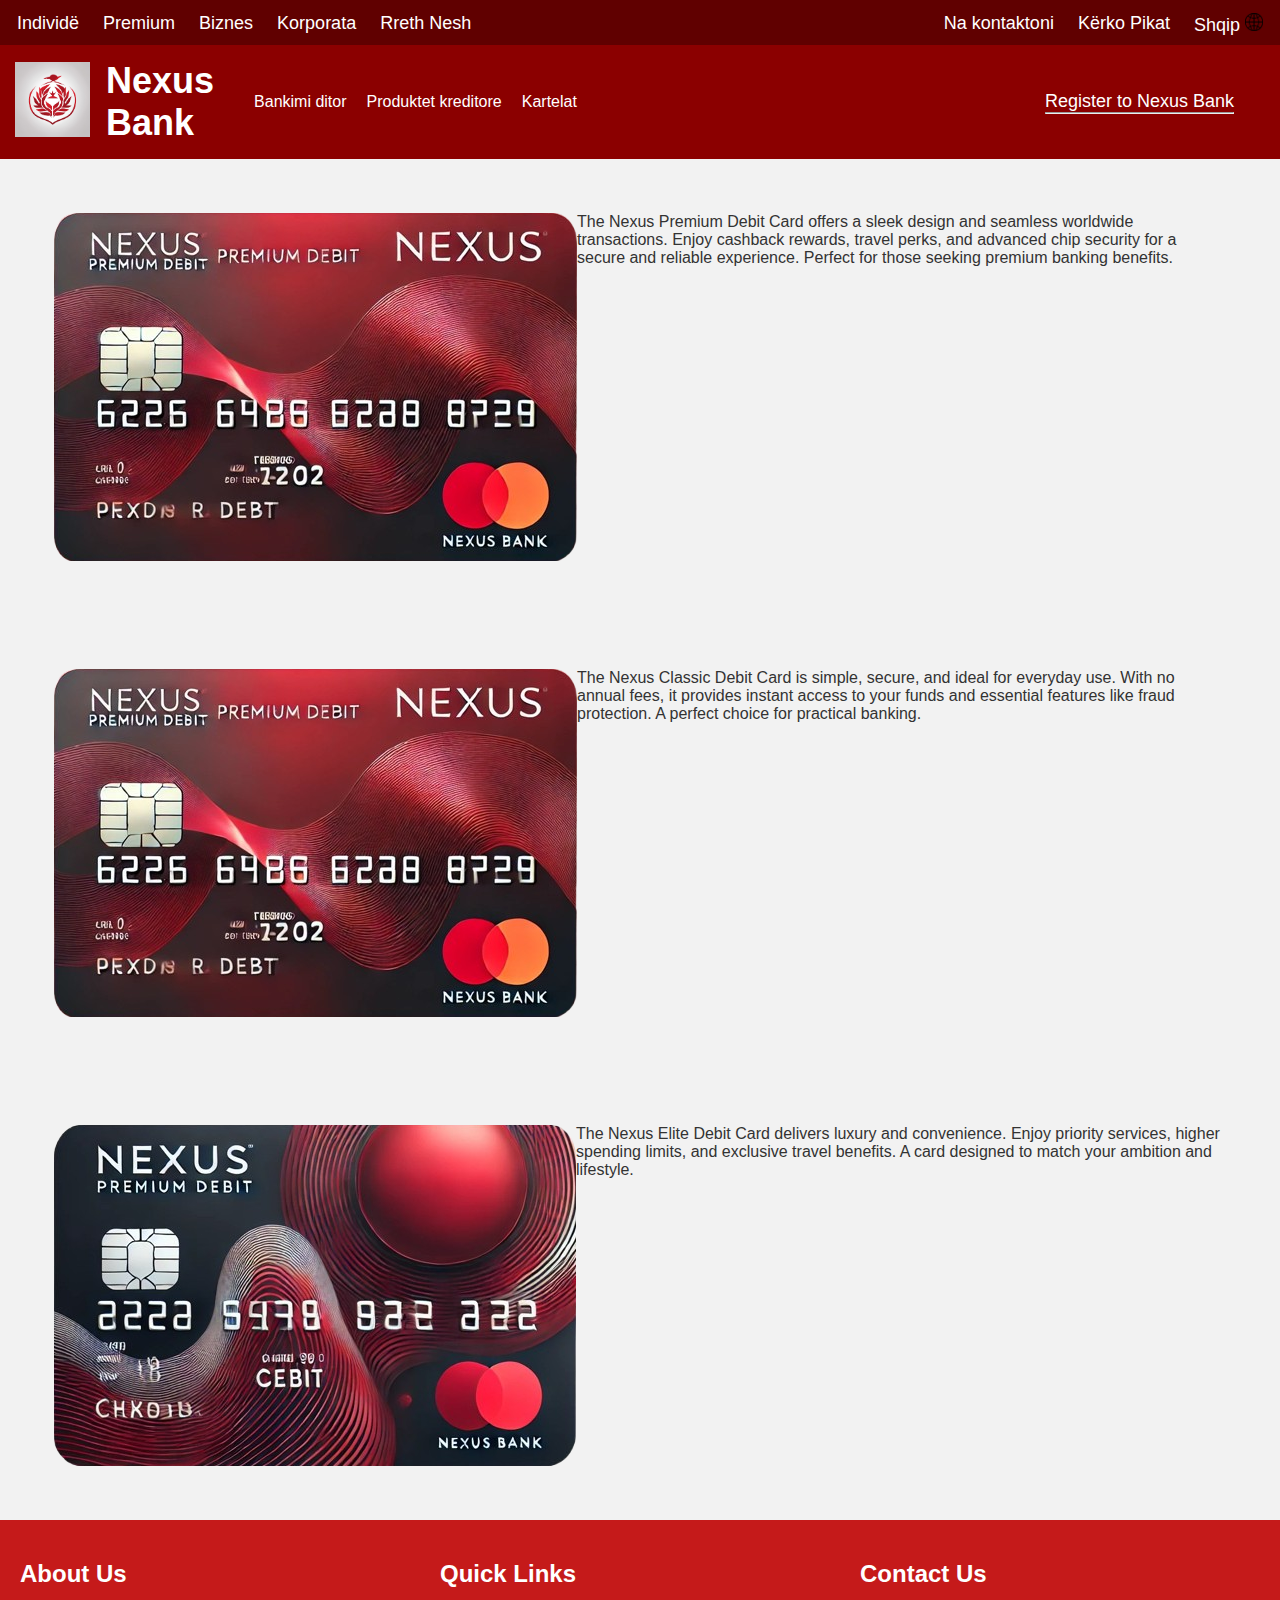
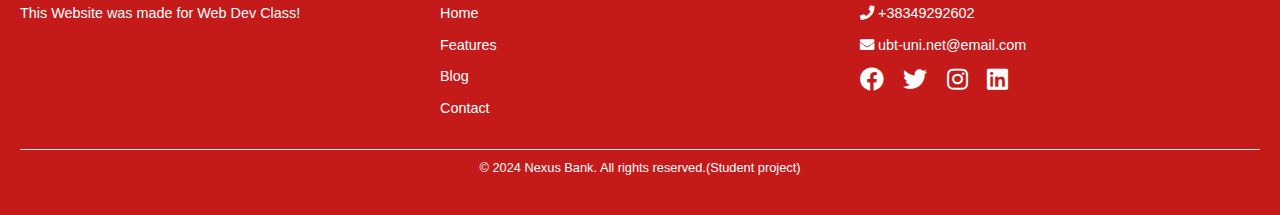
==== cards.html @ 17287bde "card page start" ====
<!DOCTYPE html>
<html lang="en">
<head>
    <meta charset="UTF-8">
    <meta name="viewport" content="width=device-width, initial-scale=1.0">
    <link rel="stylesheet" href="CSS/cards.css">
    <link rel="stylesheet" href="https://cdnjs.cloudflare.com/ajax/libs/font-awesome/5.15.4/css/all.min.css">
    <title>Cards</title>
</head>
<body>
    <div id="nav-bar">
        <ul id="nav-bar-ul1">
            <li><a href="index.html">Individë</a></li>
            <li><a href="">Premium</a></li>
            <li><a href="">Biznes</a></li>
            <li><a href="">Korporata</a></li>
            <li><a href="">Rreth Nesh</a></li>
        </ul>

        <ul id="nav-bar-ul2">
            <a href="kontakt.html"><li>Na kontaktoni</li></a>
            <li><a href="pikat.html">Kërko Pikat</a></li>
            <li>Shqip <img src="images/world.png" alt="" width="18px" ></li>
        </ul>
    </div>

    <!-- ==================== header ================================= -->

    <div id="header">
        <a href="index.html">
            <img id="header-img" src="images/logo.png" alt="Nexus Logo" width="75px">
        </a>
        <ul id="header-ul1">
            <li><h1>Nexus</h1></li>
            <li><h1>Bank</h1></li>
        </ul>
        
        <ul id="header-ul2">
            <li><a href="">Bankimi ditor</a></li>
            <li><a href="">Produktet kreditore</a></li>
            <li><a href="">Kartelat</a></li>
        </ul>

        <div id="register">
            <a href="">Register to Nexus Bank</a>
            <hr>
        </div>
    </div>

    <!-- ==================== cards ================================= -->

    <div class="card-container">
        <img src="images/debit-card-test1.png" alt="Classic debit card">
        <p>
            The Nexus Premium Debit Card offers a sleek design and seamless worldwide transactions. 
            Enjoy cashback rewards, travel perks, 
            and advanced chip security for a secure and reliable experience. 
            Perfect for those seeking premium banking benefits.
        </p>
    </div>
    <div class="card-container">
        <img src="images/debit-card-test1.png" alt="Classic debit card">
        <p>
            The Nexus Classic Debit Card is simple, secure, and ideal for everyday use. 
            With no annual fees, it provides instant access to your funds and essential features like fraud protection. 
            A perfect choice for practical banking.
        </p>
    </div>
    <div class="card-container">
        <img src="images/debit-card-test2.png" alt="">
        <p>
            The Nexus Elite Debit Card delivers luxury and convenience. 
            Enjoy priority services, higher spending limits, and exclusive travel benefits. 
            A card designed to match your ambition and lifestyle.
        </p>
    </div>


    <!-- ==================== footer ================================= -->


    <footer>
        <div class="footer-container">
            
            <div class="footer-section about">
                <h2>About Us</h2>
                <p>This Website was made for Web Dev Class!</p>
            </div>
    
           
            <div class="footer-section links">
                <h2>Quick Links</h2>
                <ul>
                    <li><a href="#">Home</a></li>
                    <li><a href="#">Features</a></li>
                    <li><a href="#">Blog</a></li>
                    <li><a href="#">Contact</a></li>
                </ul>
            </div>
    
            
            <div class="footer-section contact">
                <h2>Contact Us</h2>
                <p><i class="fas fa-phone"></i> +38349292602</p>
                <p><i class="fas fa-envelope"></i> ubt-uni.net@email.com</p>
                <div class="socials">
                    <a href="#"><i class="fab fa-facebook"></i></a>
                    <a href="#"><i class="fab fa-twitter"></i></a>
                    <a href="#"><i class="fab fa-instagram"></i></a>
                    <a href="#"><i class="fab fa-linkedin"></i></a>
                </div>
            </div>
        </div>
    
        
        <div class="footer-bottom">
            <p>&copy; 2024 Nexus Bank. All rights reserved.(Student project)</p>
        </div>
    </footer>
</body>
</html>
---- CSS/cards.css ----
html{
    scroll-behavior: smooth;
}
a{
    text-decoration: none;
}
* {
    margin: 0;
    padding: 0;
    color: white;
}

body {
    font-family: Arial, Helvetica, sans-serif;
    background-color: #f2f2f2;
    overflow-x: hidden;
}

#nav-bar {
    background-color: #600000;
    font-size: large;
    display: flex;
    justify-content: space-between;
}

#nav-bar ul{
    list-style-type: none;
    display: flex;
    padding: 5px;
}

#nav-bar li{
    padding: 8px 12px 4px 12px;
}

#nav-bar li:hover {
    background-color:#7e0000;
    border-radius: 15px;
}

/* --------------------------------- Header --------------------------------------------------------------------------- */

#header {
    background-color: #8B0000;
    display: flex;
    font-size: large;
    align-items: center;
    /* justify-content:flex-end; */
}

#header-ul1,#header-ul2,#header-img{
    padding: 15px;
}

#header-ul1{
    list-style-type: none;
    padding-left: 1px;
}

#header-ul2{
    list-style-type: none;
    display: flex;
}

#header-ul2 li{
    padding: 10px;
    font-size:medium;
}

#header-ul2 li:hover {
    background-color: #a10d0d;
    border-radius: 15px;
}

#register {
    margin-left: auto;
    margin-right: 4vh;
    padding: 10px;
    border-radius: 15px; 
}

#register:hover{
    background-color: #a10d0d;
}

#register:active{
    background-color: rgb(122, 16, 16);
}

#header-ul2 li:active{
    background-color: rgb(122, 16, 16);
}

/* ================================== cards =================================== */

.card-container img{
    width: 70vh;
}

.card-container{
    display: flex;
    padding: 6vh;
    justify-content: space-evenly;
}

.card-container p{
    color: #333;
}




/* ================================ Footer =========================== */

footer {
    background-color: rgb(197, 26, 26);
    color: #fff;
    padding: 40px 20px;
}

.footer-container {
    display: flex;
    flex-wrap: wrap;
    justify-content: space-between;
    gap: 20px;
}

.footer-section {
    flex: 1;
    min-width: 250px;
}

.footer-section h2 {
    font-size: 1.5em;
    margin-bottom: 15px;
}

.footer-section p,
.footer-section li {
    font-size: 0.9em;
    margin-bottom: 10px;
    line-height: 1.5;
}

.footer-section ul {
    list-style-type: none;
    padding: 0;
}

.footer-section a {
    text-decoration: none;
    color: #fff;
    transition: color 0.3s;
}

.footer-section a:hover {
    color: #ffd700; /* Golden hover effect */
}

.socials a {
    color: #fff;
    margin-right: 15px;
    font-size: 1.5em;
    transition: transform 0.3s;
}

.socials a:hover {
    transform: scale(1.2);
}

/* Footer Bottom */
.footer-bottom {
    text-align: center;
    margin-top: 20px;
    font-size: 0.8em;
    border-top: 1px solid #fff;
    padding-top: 10px;
    color: #ddd;
}
.scroll-to-top {
    position: fixed;
    bottom: 20px;
    right: 20px;
    background-color: rgb(197, 26, 26);
    color: #fff;
    border: none;
    border-radius: 50%;
    width: 40px;
    height: 40px;
    cursor: pointer;
    font-size: 1.2em;
    display: none;
    justify-content: center;
    align-items: center;
}
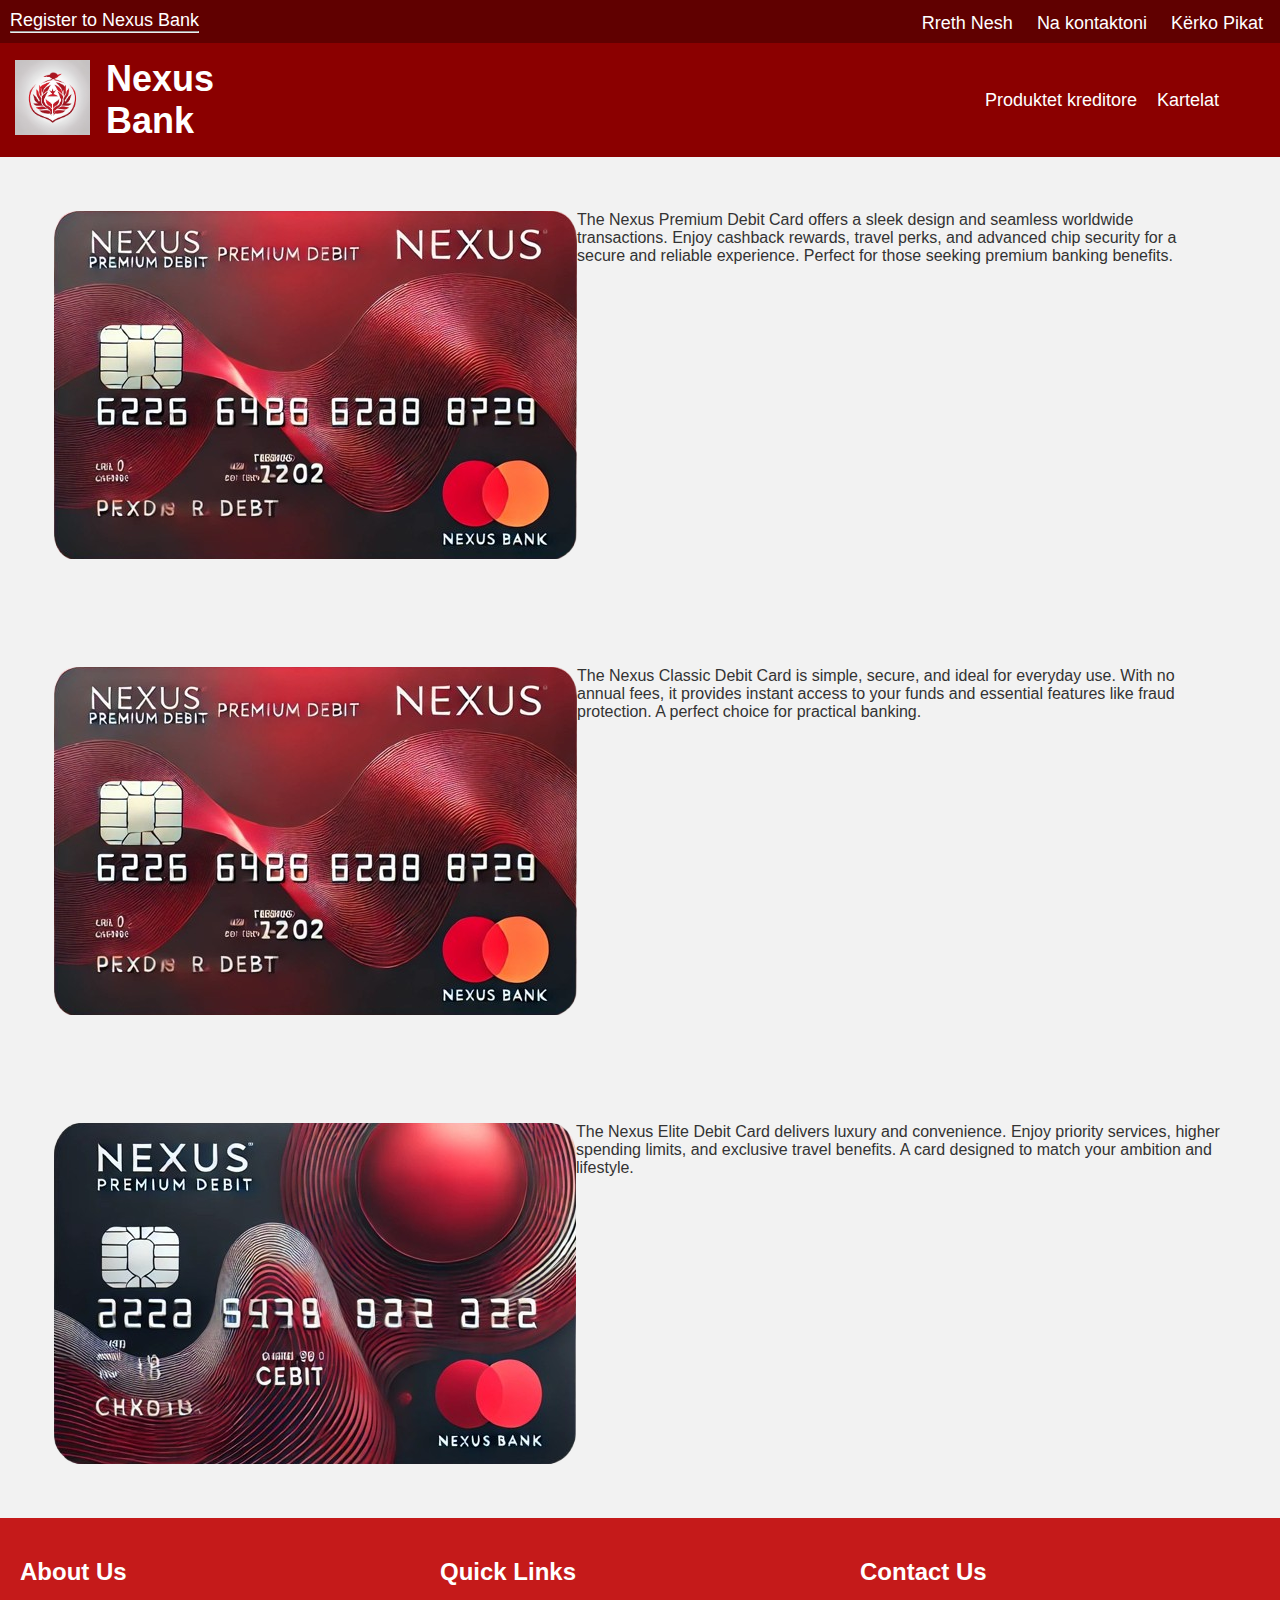
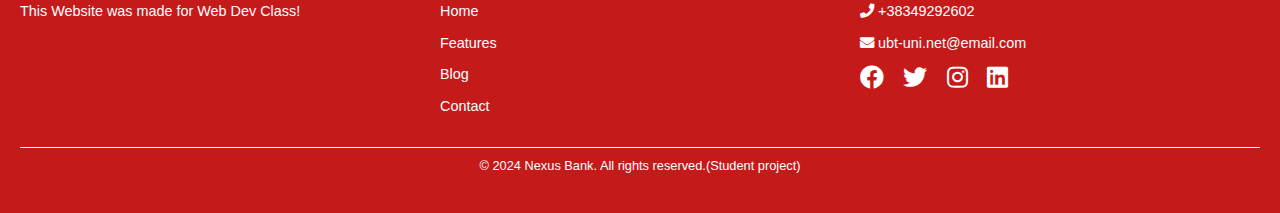
==== commit 34224dca: "updating navbar" ====
--- a/cards.html
+++ b/cards.html
@@ -8,45 +8,35 @@
     <title>Cards</title>
 </head>
 <body>
-    <div id="nav-bar">
-        <ul id="nav-bar-ul1">
-            <li><a href="index.html">Individë</a></li>
-            <li><a href="">Premium</a></li>
-            <li><a href="">Biznes</a></li>
-            <li><a href="">Korporata</a></li>
-            <li><a href="">Rreth Nesh</a></li>
-        </ul>
+        <!-- ===================================== navbar ===================================== -->
 
-        <ul id="nav-bar-ul2">
-            <a href="kontakt.html"><li>Na kontaktoni</li></a>
-            <li><a href="pikat.html">Kërko Pikat</a></li>
-            <li>Shqip <img src="images/world.png" alt="" width="18px" ></li>
-        </ul>
-    </div>
-
-    <!-- ==================== header ================================= -->
-
-    <div id="header">
-        <a href="index.html">
-            <img id="header-img" src="images/logo.png" alt="Nexus Logo" width="75px">
-        </a>
-        <ul id="header-ul1">
-            <li><h1>Nexus</h1></li>
-            <li><h1>Bank</h1></li>
-        </ul>
-        
-        <ul id="header-ul2">
-            <li><a href="">Bankimi ditor</a></li>
-            <li><a href="">Produktet kreditore</a></li>
-            <li><a href="">Kartelat</a></li>
-        </ul>
-
-        <div id="register">
-            <a href="">Register to Nexus Bank</a>
-            <hr>
+        <div id="nav-bar">
+            <div id="register">
+                <a href="">Register to Nexus Bank</a>
+                <hr>
+            </div>
+            <ul>
+                <li><a href="">Rreth Nesh</a></li>
+                <li><a href="kontakt.html">Na kontaktoni</a></li>
+                <li><a href="pikat.html">Kërko Pikat</a></li>
+            </ul>
         </div>
-    </div>
-
+    
+        <!-- ===================================== header ===================================== -->
+    
+        <div id="header">
+            <a href="index.html"><img id="header-img" src="images/logo.png" alt="Nexus Logo" width="75px"></a>
+            <ul id="header-ul1">
+                <li><h1>Nexus</h1></li>
+                <li><h1>Bank</h1></li>
+            </ul>
+            
+            <ul id="header-ul2">
+                <li><a href="">Produktet kreditore</a></li>
+                <li><a href="cards.html">Kartelat</a></li>
+            </ul>
+        </div>
+    
     <!-- ==================== cards ================================= -->
 
     <div class="card-container">
--- a/CSS/cards.css
+++ b/CSS/cards.css
@@ -3,7 +3,7 @@
 }
 a{
     text-decoration: none;
-}
+} 
 * {
     margin: 0;
     padding: 0;
@@ -45,7 +45,6 @@
     display: flex;
     font-size: large;
     align-items: center;
-    /* justify-content:flex-end; */
 }
 
 #header-ul1,#header-ul2,#header-img{
@@ -60,11 +59,12 @@
 #header-ul2{
     list-style-type: none;
     display: flex;
+    margin-left: auto;
+    margin-right: 4vh;
 }
 
 #header-ul2 li{
     padding: 10px;
-    font-size:medium;
 }
 
 #header-ul2 li:hover {
@@ -72,22 +72,21 @@
     border-radius: 15px;
 }
 
+#header-ul2 li:active{
+    background-color: rgb(122, 16, 16);
+}
+
+
 #register {
-    margin-left: auto;
-    margin-right: 4vh;
     padding: 10px;
     border-radius: 15px; 
 }
 
 #register:hover{
-    background-color: #a10d0d;
+    background-color: #7e0000;
 }
 
 #register:active{
-    background-color: rgb(122, 16, 16);
-}
-
-#header-ul2 li:active{
     background-color: rgb(122, 16, 16);
 }
 
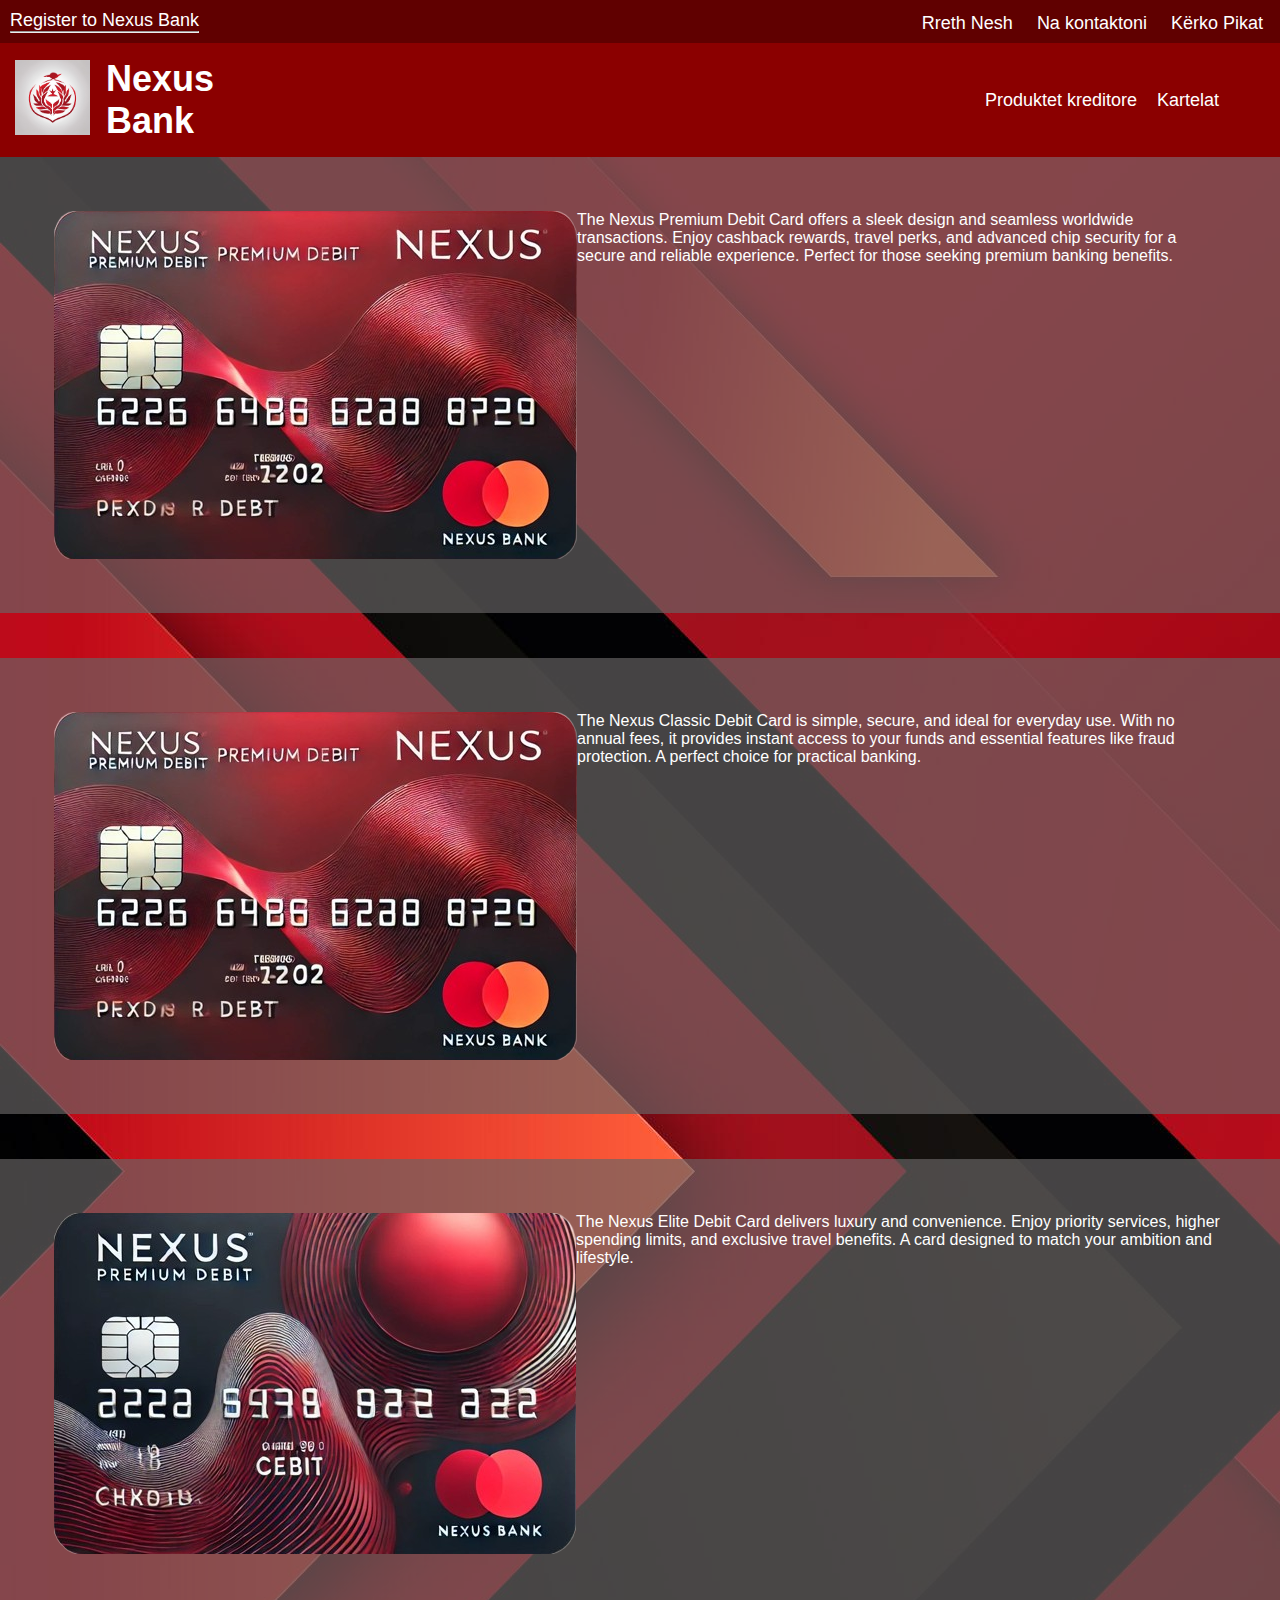
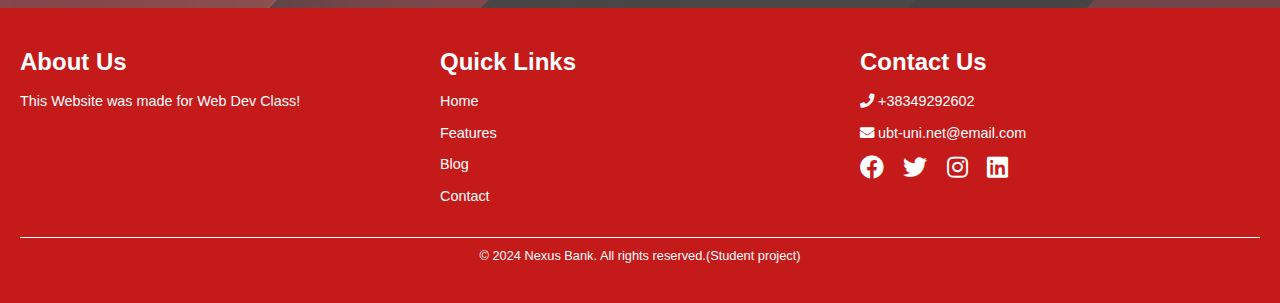
==== commit 0bc09a7c: "updating cards" ====
--- a/cards.html
+++ b/cards.html
@@ -39,32 +39,33 @@
     
     <!-- ==================== cards ================================= -->
 
-    <div class="card-container">
-        <img src="images/debit-card-test1.png" alt="Classic debit card">
-        <p>
-            The Nexus Premium Debit Card offers a sleek design and seamless worldwide transactions. 
-            Enjoy cashback rewards, travel perks, 
-            and advanced chip security for a secure and reliable experience. 
-            Perfect for those seeking premium banking benefits.
-        </p>
+    <div class="wrapper">
+        <div class="card-container" style="margin-top: 0;">
+            <img src="images/debit-card-test1.png" alt="Classic debit card">
+            <p>
+                The Nexus Premium Debit Card offers a sleek design and seamless worldwide transactions. 
+                Enjoy cashback rewards, travel perks, 
+                and advanced chip security for a secure and reliable experience. 
+                Perfect for those seeking premium banking benefits.
+            </p>
+        </div>
+        <div class="card-container">
+            <img src="images/debit-card-test1.png" alt="Classic debit card">
+            <p>
+                The Nexus Classic Debit Card is simple, secure, and ideal for everyday use. 
+                With no annual fees, it provides instant access to your funds and essential features like fraud protection. 
+                A perfect choice for practical banking.
+            </p>
+        </div>
+        <div class="card-container" style="margin-bottom: 0;">
+            <img src="images/debit-card-test2.png" alt="">
+            <p>
+                The Nexus Elite Debit Card delivers luxury and convenience. 
+                Enjoy priority services, higher spending limits, and exclusive travel benefits. 
+                A card designed to match your ambition and lifestyle.
+            </p>
+        </div>
     </div>
-    <div class="card-container">
-        <img src="images/debit-card-test1.png" alt="Classic debit card">
-        <p>
-            The Nexus Classic Debit Card is simple, secure, and ideal for everyday use. 
-            With no annual fees, it provides instant access to your funds and essential features like fraud protection. 
-            A perfect choice for practical banking.
-        </p>
-    </div>
-    <div class="card-container">
-        <img src="images/debit-card-test2.png" alt="">
-        <p>
-            The Nexus Elite Debit Card delivers luxury and convenience. 
-            Enjoy priority services, higher spending limits, and exclusive travel benefits. 
-            A card designed to match your ambition and lifestyle.
-        </p>
-    </div>
-
 
     <!-- ==================== footer ================================= -->
 
--- a/CSS/cards.css
+++ b/CSS/cards.css
@@ -92,22 +92,25 @@
 
 /* ================================== cards =================================== */
 
+.wrapper{
+    background-image: url(../images/vector.jpg);
+}
+
 .card-container img{
     width: 70vh;
 }
 
 .card-container{
     display: flex;
-    padding: 6vh;
     justify-content: space-evenly;
+    padding: 6vh ;
+    margin:5vh 0;
+    background-color: #686565aa;
 }
 
 .card-container p{
-    color: #333;
+    color: white;
 }
-
-
-
 
 /* ================================ Footer =========================== */
 
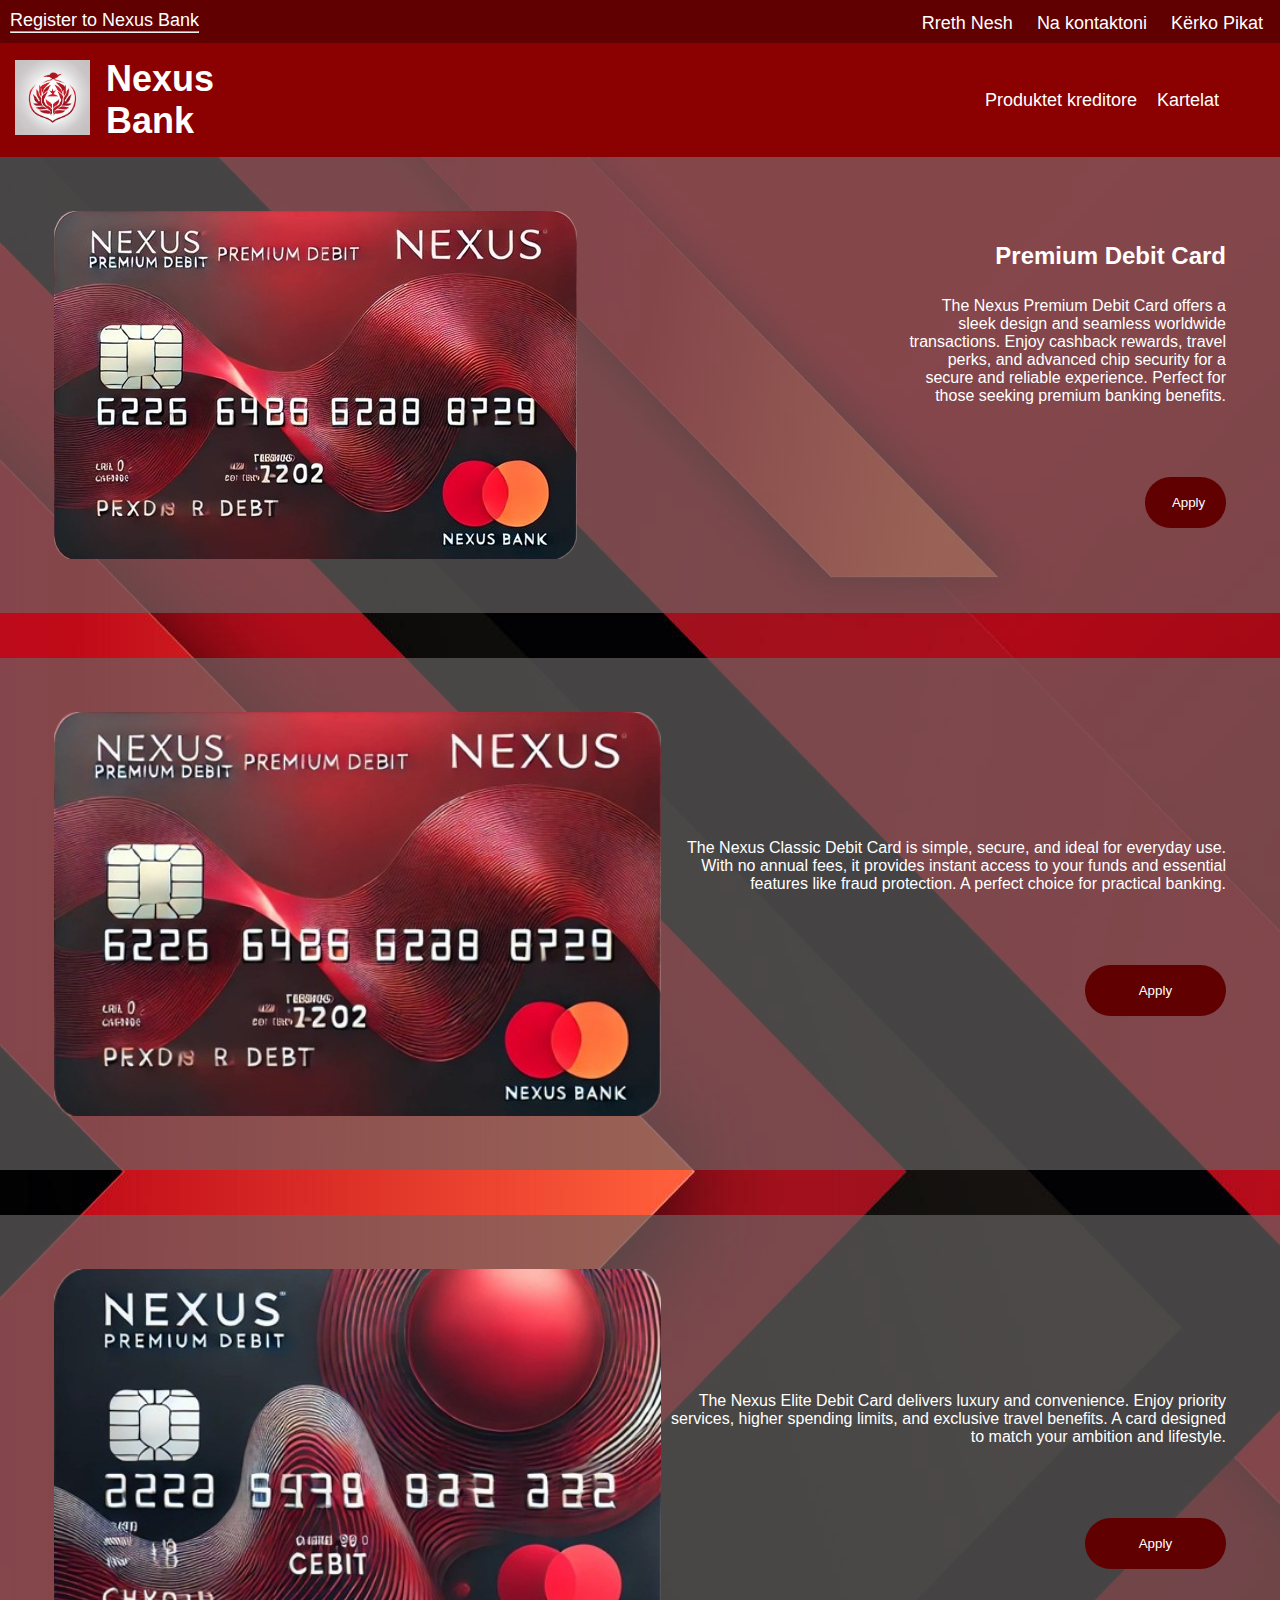
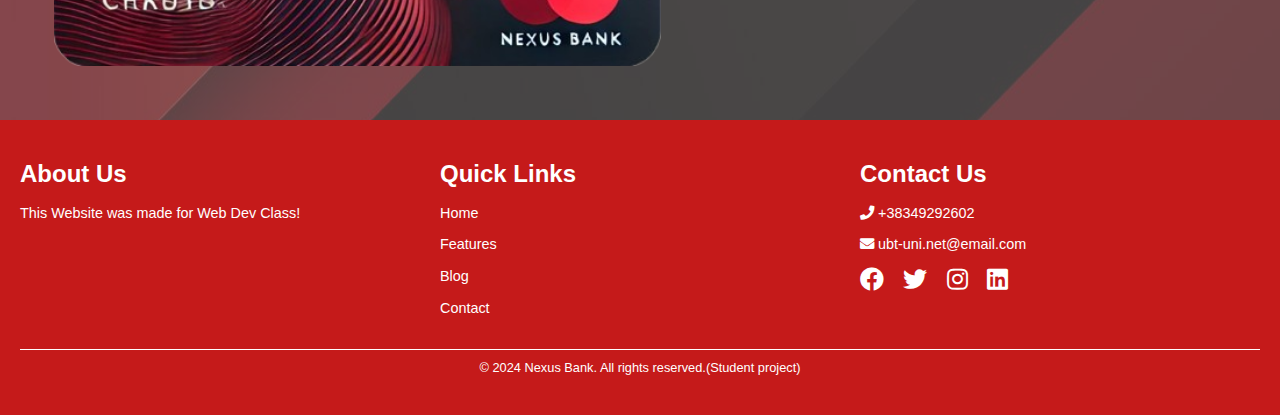
==== commit 2ac3ae15: "updating cards (i hate css)" ====
--- a/cards.html
+++ b/cards.html
@@ -41,20 +41,33 @@
 
     <div class="wrapper">
         <div class="card-container" style="margin-top: 0;">
+            
             <img src="images/debit-card-test1.png" alt="Classic debit card">
-            <p>
-                The Nexus Premium Debit Card offers a sleek design and seamless worldwide transactions. 
-                Enjoy cashback rewards, travel perks, 
-                and advanced chip security for a secure and reliable experience. 
-                Perfect for those seeking premium banking benefits.
-            </p>
+            
+            <div class="card-container-info">    
+
+                <h2 >Premium Debit Card</h2>
+                
+                <p>
+                    The Nexus Premium Debit Card offers a sleek design and seamless worldwide transactions. 
+                    Enjoy cashback rewards, travel perks, 
+                    and advanced chip security for a secure and reliable experience. 
+                    Perfect for those seeking premium banking benefits.
+                    <br>
+                    <button>Apply</button>
+                </p>
+                
+            </div>    
         </div>
+
         <div class="card-container">
             <img src="images/debit-card-test1.png" alt="Classic debit card">
             <p>
                 The Nexus Classic Debit Card is simple, secure, and ideal for everyday use. 
                 With no annual fees, it provides instant access to your funds and essential features like fraud protection. 
                 A perfect choice for practical banking.
+                <br>
+                <button>Apply</button>
             </p>
         </div>
         <div class="card-container" style="margin-bottom: 0;">
@@ -63,6 +76,8 @@
                 The Nexus Elite Debit Card delivers luxury and convenience. 
                 Enjoy priority services, higher spending limits, and exclusive travel benefits. 
                 A card designed to match your ambition and lifestyle.
+                <br>
+                <button>Apply</button>
             </p>
         </div>
     </div>
--- a/CSS/cards.css
+++ b/CSS/cards.css
@@ -92,24 +92,44 @@
 
 /* ================================== cards =================================== */
 
+.card-container img{
+    width: 70vh;
+}
+
 .wrapper{
     background-image: url(../images/vector.jpg);
 }
 
-.card-container img{
-    width: 70vh;
-}
-
 .card-container{
     display: flex;
-    justify-content: space-evenly;
+    /* justify-content: space-between; */
+    align-items: center;
+    text-align: end;
     padding: 6vh ;
     margin:5vh 0;
     background-color: #686565aa;
 }
 
+.card-container-info{
+    display: flex;
+    flex-direction: column;
+    align-items: end;
+}
+
 .card-container p{
     color: white;
+    margin: 0;
+    width: 50%;
+    margin-top: 3vh;
+}
+
+.card-container button{
+    width: 25%;
+    padding: 2vh 3vh;
+    border-radius: 10vh;
+    background-color: #600000;
+    border: none;
+    margin-top: 8vh;
 }
 
 /* ================================ Footer =========================== */
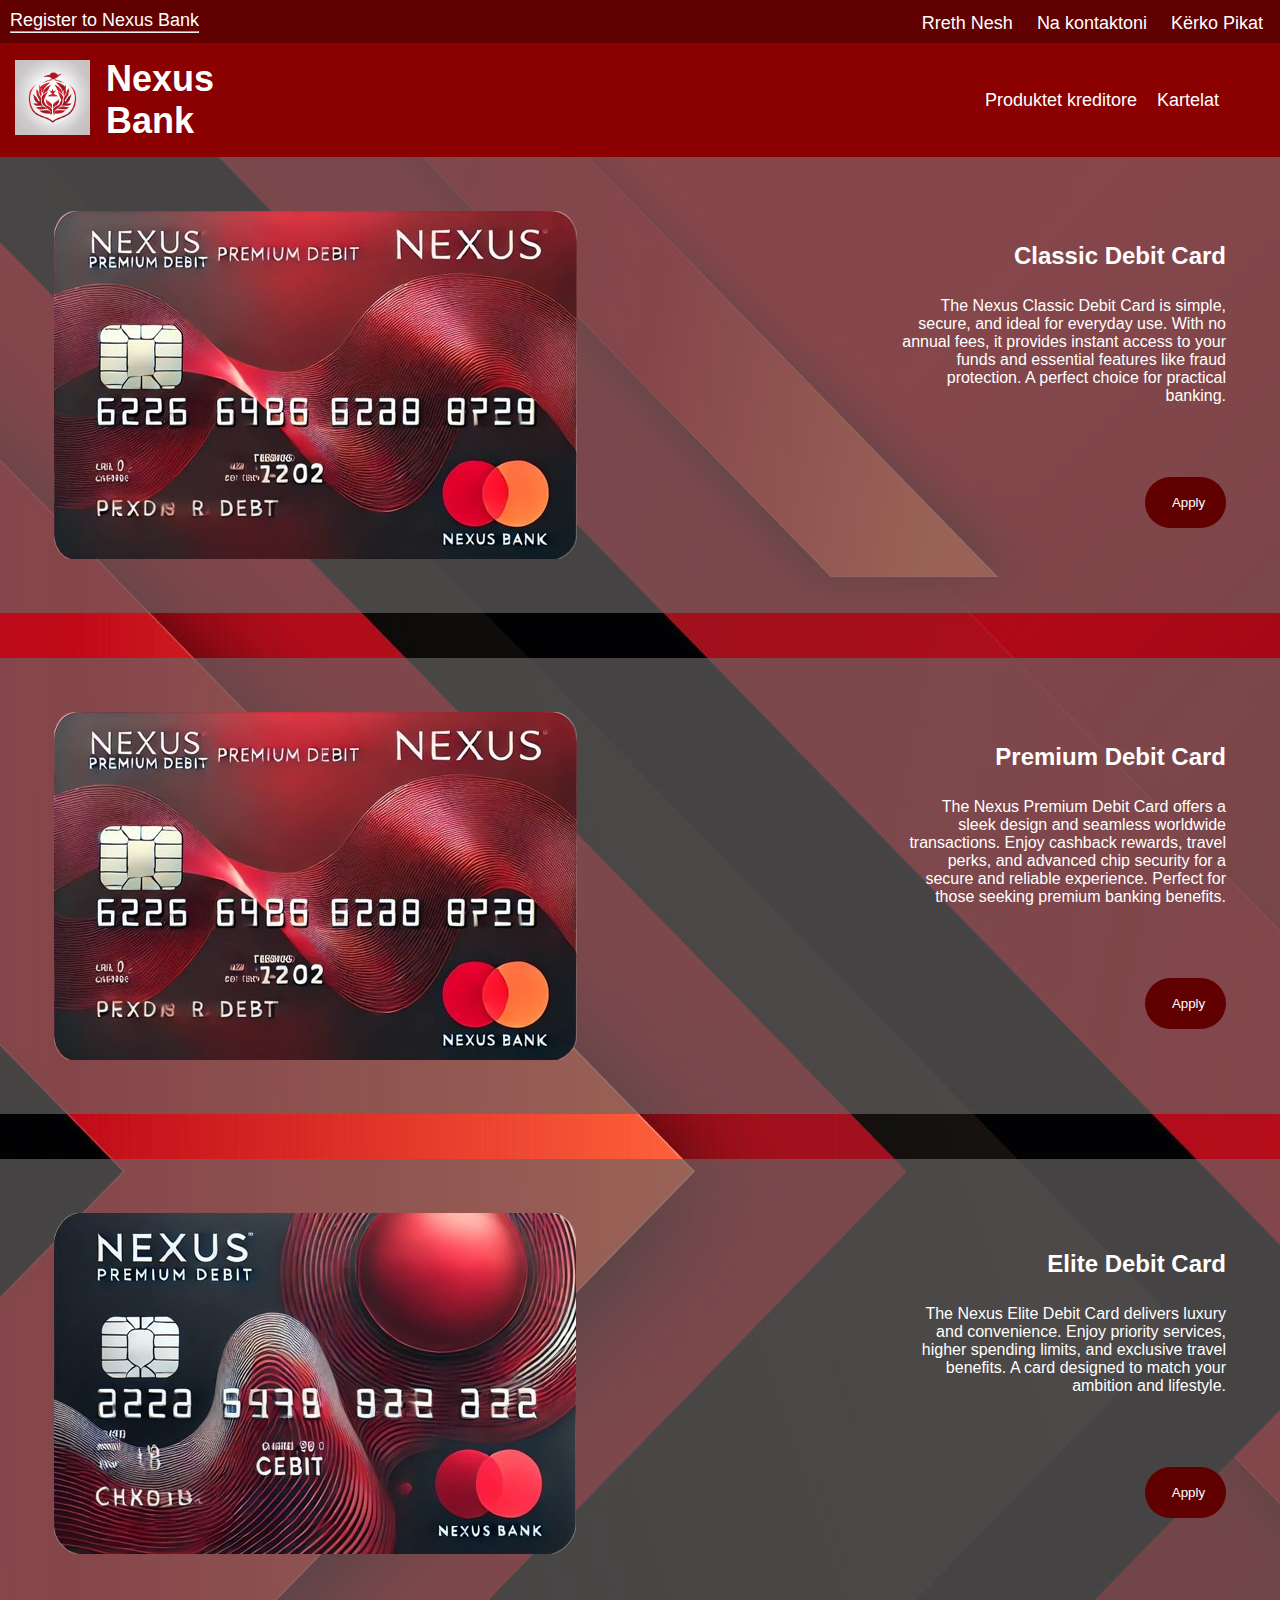
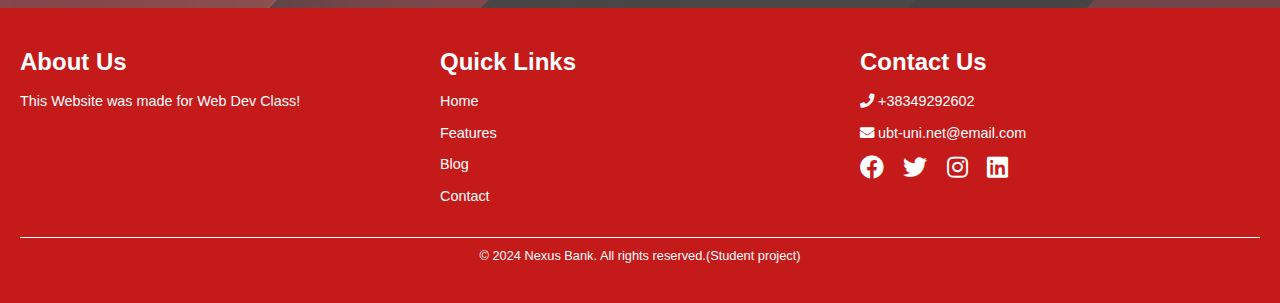
==== commit 841b7ded: "finished cards" ====
--- a/cards.html
+++ b/cards.html
@@ -41,13 +41,23 @@
 
     <div class="wrapper">
         <div class="card-container" style="margin-top: 0;">
-            
             <img src="images/debit-card-test1.png" alt="Classic debit card">
-            
             <div class="card-container-info">    
+                <h2>Classic Debit Card</h2>
+                <p>
+                    The Nexus Classic Debit Card is simple, secure, and ideal for everyday use. 
+                    With no annual fees, it provides instant access to your funds and essential features like fraud protection. 
+                    A perfect choice for practical banking.
+                    <br>
+                    <button>Apply</button>
+                </p>
+            </div>    
+        </div>
 
+        <div class="card-container" >
+            <img src="images/debit-card-test1.png" alt="Classic debit card">
+            <div class="card-container-info">    
                 <h2 >Premium Debit Card</h2>
-                
                 <p>
                     The Nexus Premium Debit Card offers a sleek design and seamless worldwide transactions. 
                     Enjoy cashback rewards, travel perks, 
@@ -55,30 +65,22 @@
                     Perfect for those seeking premium banking benefits.
                     <br>
                     <button>Apply</button>
-                </p>
-                
+                </p>        
             </div>    
         </div>
 
-        <div class="card-container">
-            <img src="images/debit-card-test1.png" alt="Classic debit card">
-            <p>
-                The Nexus Classic Debit Card is simple, secure, and ideal for everyday use. 
-                With no annual fees, it provides instant access to your funds and essential features like fraud protection. 
-                A perfect choice for practical banking.
-                <br>
-                <button>Apply</button>
-            </p>
-        </div>
         <div class="card-container" style="margin-bottom: 0;">
             <img src="images/debit-card-test2.png" alt="">
-            <p>
-                The Nexus Elite Debit Card delivers luxury and convenience. 
-                Enjoy priority services, higher spending limits, and exclusive travel benefits. 
-                A card designed to match your ambition and lifestyle.
-                <br>
-                <button>Apply</button>
-            </p>
+            <div class="card-container-info">    
+                <h2>Elite Debit Card</h2>
+                <p>
+                    The Nexus Elite Debit Card delivers luxury and convenience. 
+                    Enjoy priority services, higher spending limits, and exclusive travel benefits. 
+                    A card designed to match your ambition and lifestyle.
+                    <br>
+                    <button>Apply</button>
+                </p>
+            </div>    
         </div>
     </div>
 
--- a/CSS/cards.css
+++ b/CSS/cards.css
@@ -102,7 +102,6 @@
 
 .card-container{
     display: flex;
-    /* justify-content: space-between; */
     align-items: center;
     text-align: end;
     padding: 6vh ;
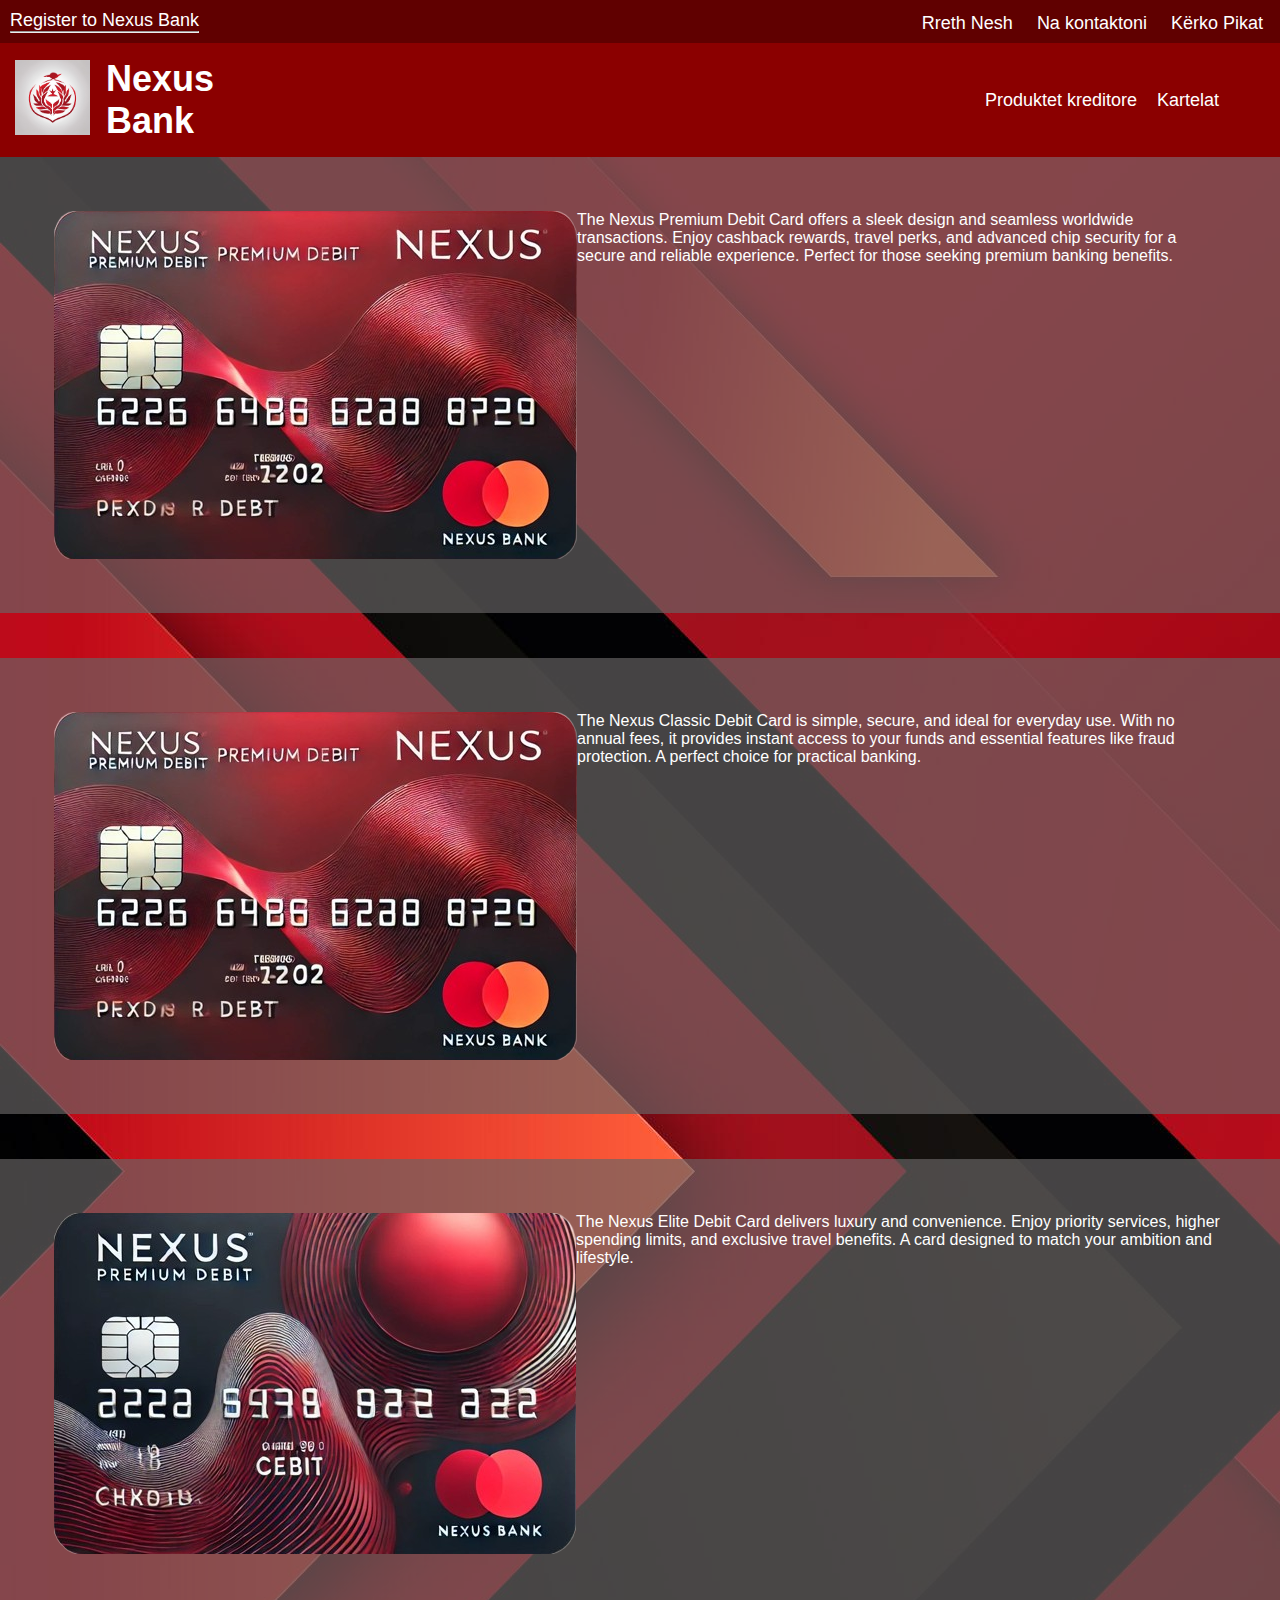
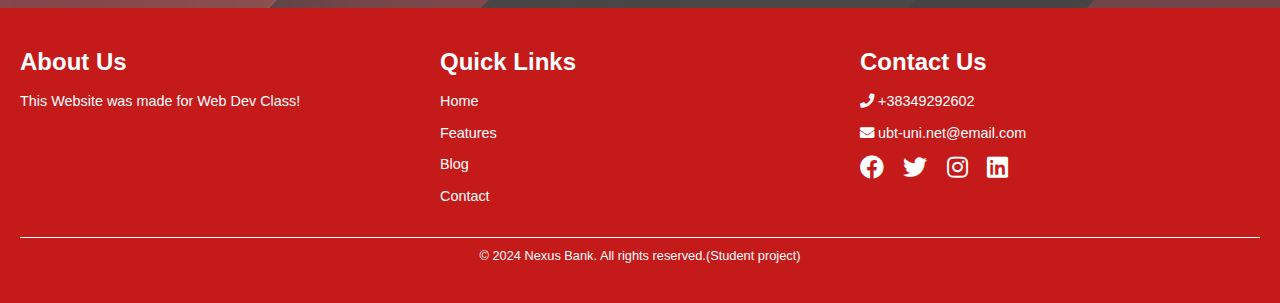
==== commit c3b9d113: "Merge pull request #27 from LeonBUBT/main" ====
--- a/cards.html
+++ b/cards.html
@@ -42,45 +42,28 @@
     <div class="wrapper">
         <div class="card-container" style="margin-top: 0;">
             <img src="images/debit-card-test1.png" alt="Classic debit card">
-            <div class="card-container-info">    
-                <h2>Classic Debit Card</h2>
-                <p>
-                    The Nexus Classic Debit Card is simple, secure, and ideal for everyday use. 
-                    With no annual fees, it provides instant access to your funds and essential features like fraud protection. 
-                    A perfect choice for practical banking.
-                    <br>
-                    <button>Apply</button>
-                </p>
-            </div>    
+            <p>
+                The Nexus Premium Debit Card offers a sleek design and seamless worldwide transactions. 
+                Enjoy cashback rewards, travel perks, 
+                and advanced chip security for a secure and reliable experience. 
+                Perfect for those seeking premium banking benefits.
+            </p>
         </div>
-
-        <div class="card-container" >
+        <div class="card-container">
             <img src="images/debit-card-test1.png" alt="Classic debit card">
-            <div class="card-container-info">    
-                <h2 >Premium Debit Card</h2>
-                <p>
-                    The Nexus Premium Debit Card offers a sleek design and seamless worldwide transactions. 
-                    Enjoy cashback rewards, travel perks, 
-                    and advanced chip security for a secure and reliable experience. 
-                    Perfect for those seeking premium banking benefits.
-                    <br>
-                    <button>Apply</button>
-                </p>        
-            </div>    
+            <p>
+                The Nexus Classic Debit Card is simple, secure, and ideal for everyday use. 
+                With no annual fees, it provides instant access to your funds and essential features like fraud protection. 
+                A perfect choice for practical banking.
+            </p>
         </div>
-
         <div class="card-container" style="margin-bottom: 0;">
             <img src="images/debit-card-test2.png" alt="">
-            <div class="card-container-info">    
-                <h2>Elite Debit Card</h2>
-                <p>
-                    The Nexus Elite Debit Card delivers luxury and convenience. 
-                    Enjoy priority services, higher spending limits, and exclusive travel benefits. 
-                    A card designed to match your ambition and lifestyle.
-                    <br>
-                    <button>Apply</button>
-                </p>
-            </div>    
+            <p>
+                The Nexus Elite Debit Card delivers luxury and convenience. 
+                Enjoy priority services, higher spending limits, and exclusive travel benefits. 
+                A card designed to match your ambition and lifestyle.
+            </p>
         </div>
     </div>
 
--- a/CSS/cards.css
+++ b/CSS/cards.css
@@ -92,43 +92,24 @@
 
 /* ================================== cards =================================== */
 
+.wrapper{
+    background-image: url(../images/vector.jpg);
+}
+
 .card-container img{
     width: 70vh;
 }
 
-.wrapper{
-    background-image: url(../images/vector.jpg);
-}
-
 .card-container{
     display: flex;
-    align-items: center;
-    text-align: end;
+    justify-content: space-evenly;
     padding: 6vh ;
     margin:5vh 0;
     background-color: #686565aa;
 }
 
-.card-container-info{
-    display: flex;
-    flex-direction: column;
-    align-items: end;
-}
-
 .card-container p{
     color: white;
-    margin: 0;
-    width: 50%;
-    margin-top: 3vh;
-}
-
-.card-container button{
-    width: 25%;
-    padding: 2vh 3vh;
-    border-radius: 10vh;
-    background-color: #600000;
-    border: none;
-    margin-top: 8vh;
 }
 
 /* ================================ Footer =========================== */
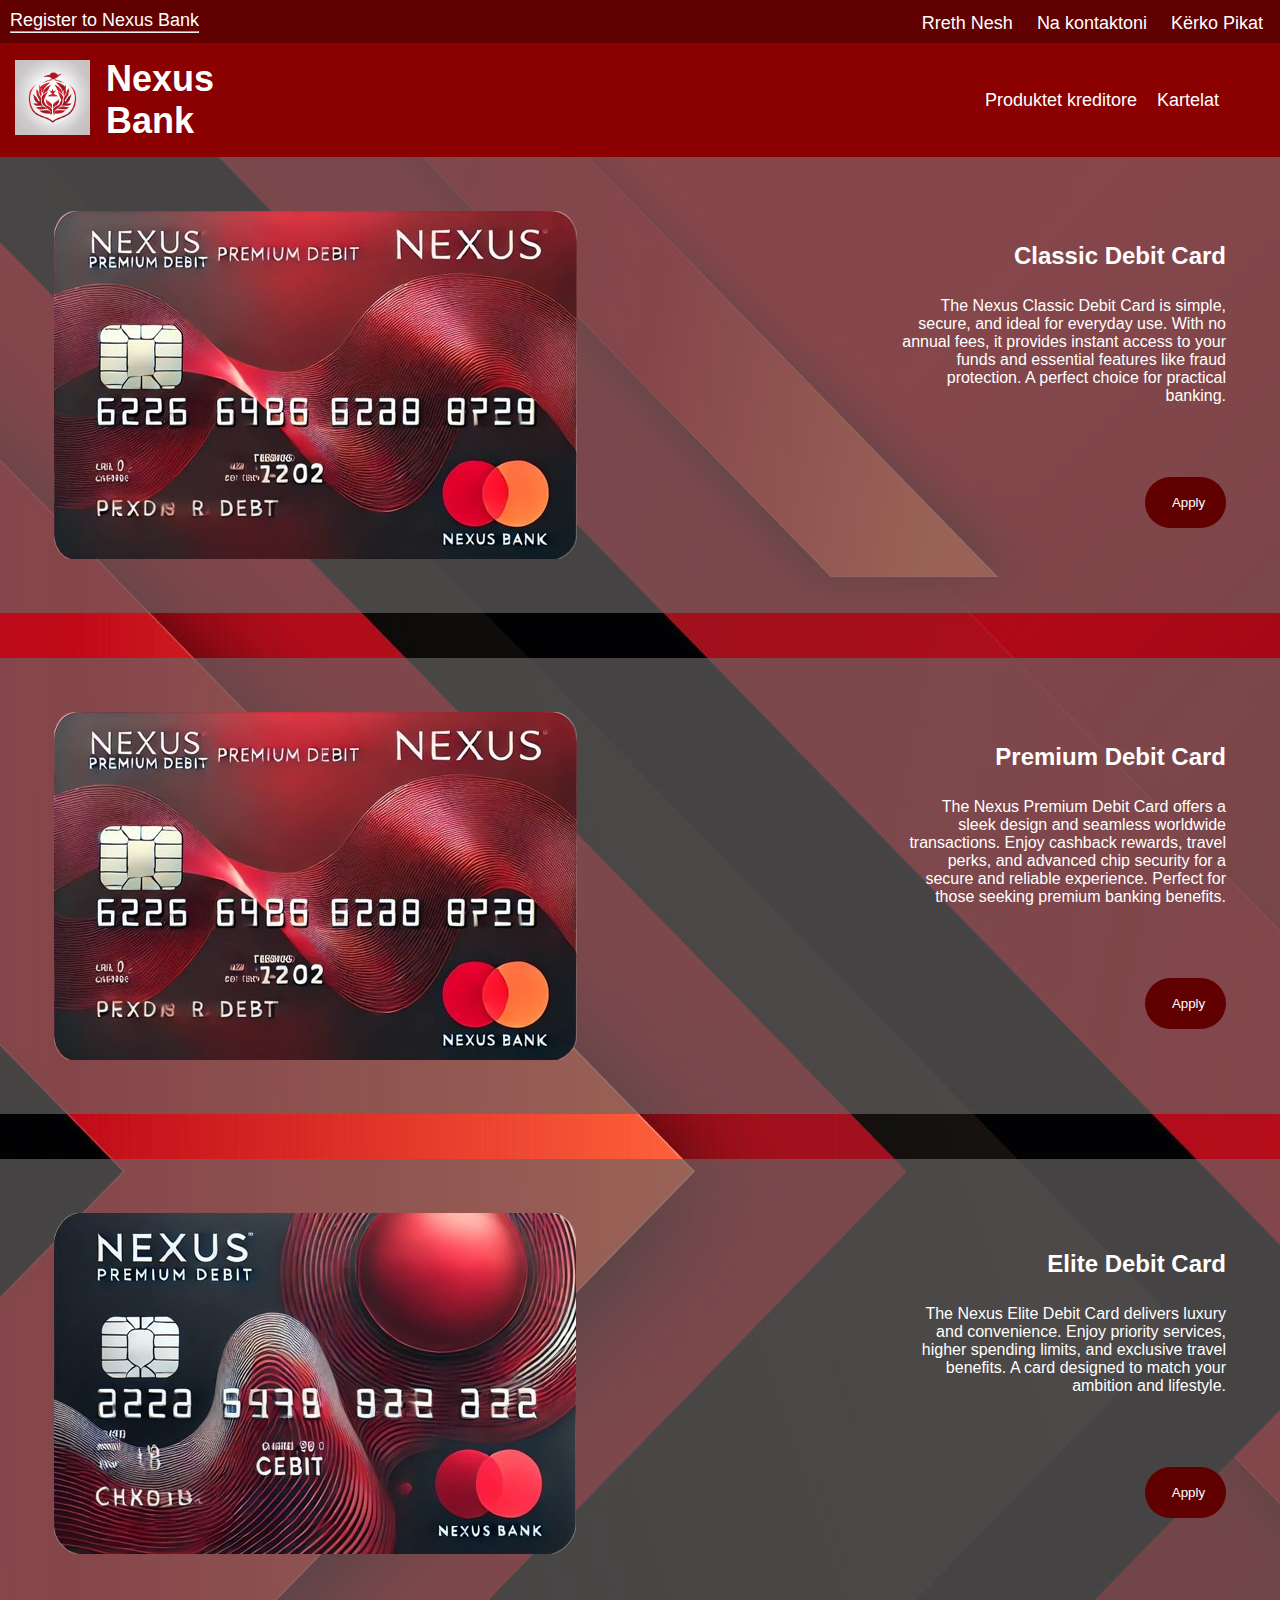
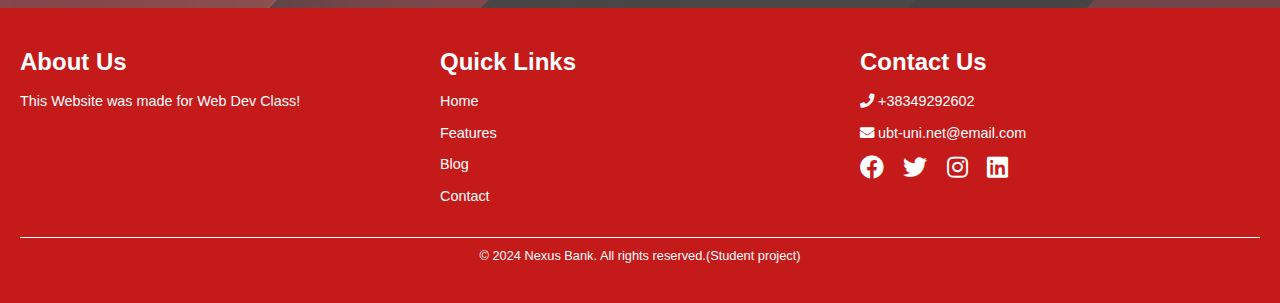
==== commit 72f2f60f: "Merge pull request #38 from LeonBUBT/Leon" ====
--- a/cards.html
+++ b/cards.html
@@ -12,7 +12,7 @@
 
         <div id="nav-bar">
             <div id="register">
-                <a href="">Register to Nexus Bank</a>
+                <a href="register.html">Register to Nexus Bank</a>
                 <hr>
             </div>
             <ul>
@@ -42,28 +42,45 @@
     <div class="wrapper">
         <div class="card-container" style="margin-top: 0;">
             <img src="images/debit-card-test1.png" alt="Classic debit card">
-            <p>
-                The Nexus Premium Debit Card offers a sleek design and seamless worldwide transactions. 
-                Enjoy cashback rewards, travel perks, 
-                and advanced chip security for a secure and reliable experience. 
-                Perfect for those seeking premium banking benefits.
-            </p>
+            <div class="card-container-info">    
+                <h2>Classic Debit Card</h2>
+                <p>
+                    The Nexus Classic Debit Card is simple, secure, and ideal for everyday use. 
+                    With no annual fees, it provides instant access to your funds and essential features like fraud protection. 
+                    A perfect choice for practical banking.
+                    <br>
+                    <button>Apply</button>
+                </p>
+            </div>    
         </div>
-        <div class="card-container">
+
+        <div class="card-container" >
             <img src="images/debit-card-test1.png" alt="Classic debit card">
-            <p>
-                The Nexus Classic Debit Card is simple, secure, and ideal for everyday use. 
-                With no annual fees, it provides instant access to your funds and essential features like fraud protection. 
-                A perfect choice for practical banking.
-            </p>
+            <div class="card-container-info">    
+                <h2 >Premium Debit Card</h2>
+                <p>
+                    The Nexus Premium Debit Card offers a sleek design and seamless worldwide transactions. 
+                    Enjoy cashback rewards, travel perks, 
+                    and advanced chip security for a secure and reliable experience. 
+                    Perfect for those seeking premium banking benefits.
+                    <br>
+                    <button>Apply</button>
+                </p>        
+            </div>    
         </div>
+
         <div class="card-container" style="margin-bottom: 0;">
             <img src="images/debit-card-test2.png" alt="">
-            <p>
-                The Nexus Elite Debit Card delivers luxury and convenience. 
-                Enjoy priority services, higher spending limits, and exclusive travel benefits. 
-                A card designed to match your ambition and lifestyle.
-            </p>
+            <div class="card-container-info">    
+                <h2>Elite Debit Card</h2>
+                <p>
+                    The Nexus Elite Debit Card delivers luxury and convenience. 
+                    Enjoy priority services, higher spending limits, and exclusive travel benefits. 
+                    A card designed to match your ambition and lifestyle.
+                    <br>
+                    <button>Apply</button>
+                </p>
+            </div>    
         </div>
     </div>
 
--- a/CSS/cards.css
+++ b/CSS/cards.css
@@ -92,24 +92,43 @@
 
 /* ================================== cards =================================== */
 
+.card-container img{
+    width: 70vh;
+}
+
 .wrapper{
     background-image: url(../images/vector.jpg);
 }
 
-.card-container img{
-    width: 70vh;
-}
-
 .card-container{
     display: flex;
-    justify-content: space-evenly;
+    align-items: center;
+    text-align: end;
     padding: 6vh ;
     margin:5vh 0;
     background-color: #686565aa;
 }
 
+.card-container-info{
+    display: flex;
+    flex-direction: column;
+    align-items: end;
+}
+
 .card-container p{
     color: white;
+    margin: 0;
+    width: 50%;
+    margin-top: 3vh;
+}
+
+.card-container button{
+    width: 25%;
+    padding: 2vh 3vh;
+    border-radius: 10vh;
+    background-color: #600000;
+    border: none;
+    margin-top: 8vh;
 }
 
 /* ================================ Footer =========================== */
